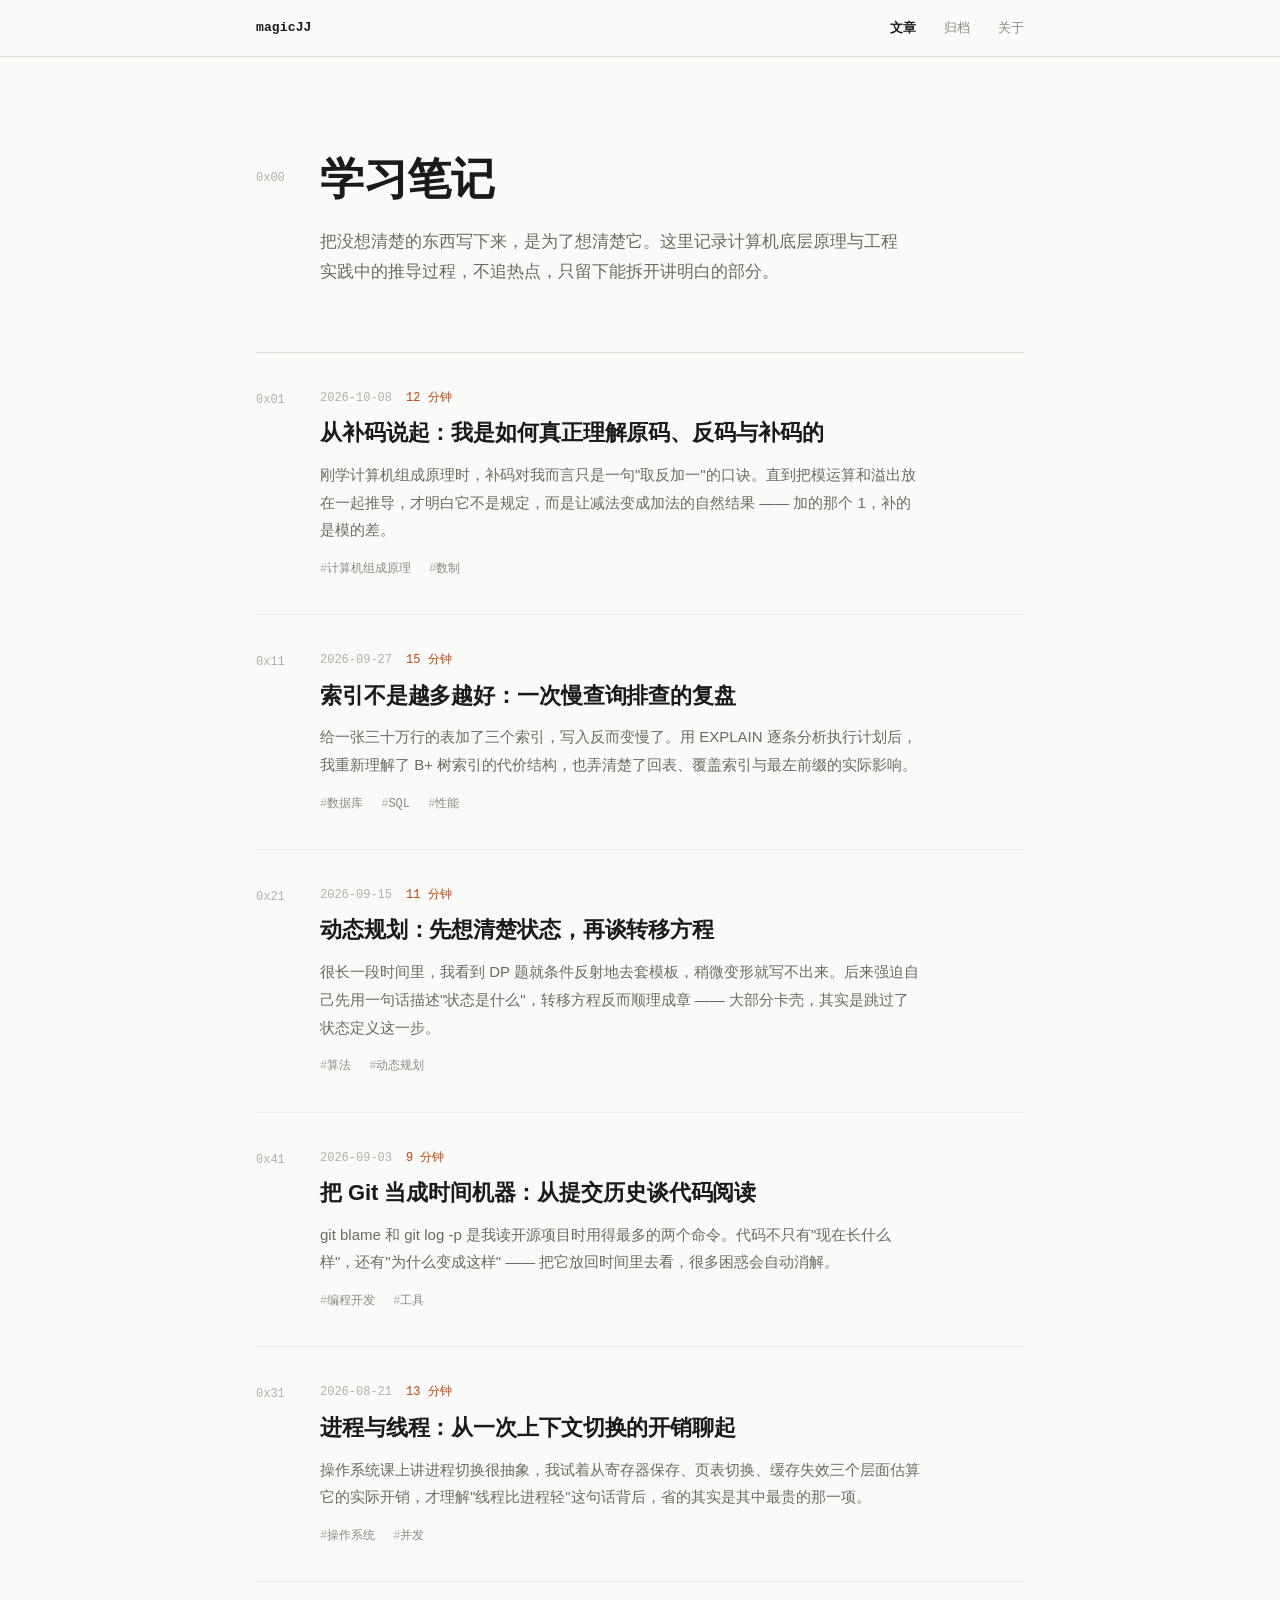
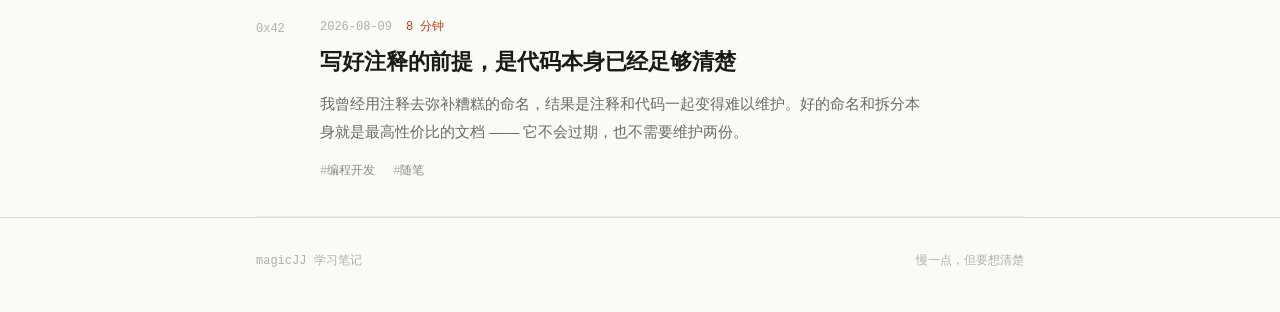
==== index.html @ ec259e51 "init: magicJJ 计算机学习笔记博客" ====
<!DOCTYPE html>
<html lang="zh-CN">
<head>
<meta charset="UTF-8">
<meta name="viewport" content="width=device-width, initial-scale=1.0">
<title>magicJJ 学习笔记</title>
<meta name="description" content="magicJJ 的计算机学习笔记 —— 计算机组成原理、数据库、算法、操作系统、编程开发。">
<meta name="author" content="magicJJ">
<meta name="theme-color" content="#fafaf8">
<link rel="stylesheet" href="style.css">
</head>
<body>

  <header class="top">
    <div class="wrap top-in">
      <a class="mark" href="index.html">magicJJ</a>
      <nav class="nav">
        <a href="index.html" class="on">文章</a>
        <a href="archive.html">归档</a>
        <a href="about.html">关于</a>
      </nav>
    </div>
  </header>

  <main class="wrap">

    <section class="hero">
      <div class="row">
        <div class="rail" aria-hidden="true">0x00</div>
        <div>
          <h1>学习笔记</h1>
          <p>把没想清楚的东西写下来，是为了想清楚它。这里记录计算机底层原理与工程实践中的推导过程，不追热点，只留下能拆开讲明白的部分。</p>
        </div>
      </div>
    </section>

    <section class="notes">

      <article class="note">
        <div class="row">
          <div class="rail" aria-hidden="true">0x01</div>
          <div>
            <div class="note-meta">
              <time datetime="2026-10-08">2026-10-08</time>
              <span class="mins">12 分钟</span>
            </div>
            <h2><a href="post.html?id=1">从补码说起：我是如何真正理解原码、反码与补码的</a></h2>
            <p>刚学计算机组成原理时，补码对我而言只是一句"取反加一"的口诀。直到把模运算和溢出放在一起推导，才明白它不是规定，而是让减法变成加法的自然结果 —— 加的那个 1，补的是模的差。</p>
            <ul class="note-tags">
              <li><a href="archive.html?tag=计算机组成原理">计算机组成原理</a></li>
              <li><a href="archive.html?tag=数制">数制</a></li>
            </ul>
          </div>
        </div>
      </article>

      <article class="note">
        <div class="row">
          <div class="rail" aria-hidden="true">0x11</div>
          <div>
            <div class="note-meta">
              <time datetime="2026-09-27">2026-09-27</time>
              <span class="mins">15 分钟</span>
            </div>
            <h2><a href="post.html?id=2">索引不是越多越好：一次慢查询排查的复盘</a></h2>
            <p>给一张三十万行的表加了三个索引，写入反而变慢了。用 EXPLAIN 逐条分析执行计划后，我重新理解了 B+ 树索引的代价结构，也弄清楚了回表、覆盖索引与最左前缀的实际影响。</p>
            <ul class="note-tags">
              <li><a href="archive.html?tag=数据库">数据库</a></li>
              <li><a href="archive.html?tag=SQL">SQL</a></li>
              <li><a href="archive.html?tag=性能">性能</a></li>
            </ul>
          </div>
        </div>
      </article>

      <article class="note">
        <div class="row">
          <div class="rail" aria-hidden="true">0x21</div>
          <div>
            <div class="note-meta">
              <time datetime="2026-09-15">2026-09-15</time>
              <span class="mins">11 分钟</span>
            </div>
            <h2><a href="post.html?id=3">动态规划：先想清楚状态，再谈转移方程</a></h2>
            <p>很长一段时间里，我看到 DP 题就条件反射地去套模板，稍微变形就写不出来。后来强迫自己先用一句话描述"状态是什么"，转移方程反而顺理成章 —— 大部分卡壳，其实是跳过了状态定义这一步。</p>
            <ul class="note-tags">
              <li><a href="archive.html?tag=算法">算法</a></li>
              <li><a href="archive.html?tag=动态规划">动态规划</a></li>
            </ul>
          </div>
        </div>
      </article>

      <article class="note">
        <div class="row">
          <div class="rail" aria-hidden="true">0x41</div>
          <div>
            <div class="note-meta">
              <time datetime="2026-09-03">2026-09-03</time>
              <span class="mins">9 分钟</span>
            </div>
            <h2><a href="post.html?id=4">把 Git 当成时间机器：从提交历史谈代码阅读</a></h2>
            <p>git blame 和 git log -p 是我读开源项目时用得最多的两个命令。代码不只有"现在长什么样"，还有"为什么变成这样" —— 把它放回时间里去看，很多困惑会自动消解。</p>
            <ul class="note-tags">
              <li><a href="archive.html?tag=编程开发">编程开发</a></li>
              <li><a href="archive.html?tag=工具">工具</a></li>
            </ul>
          </div>
        </div>
      </article>

      <article class="note">
        <div class="row">
          <div class="rail" aria-hidden="true">0x31</div>
          <div>
            <div class="note-meta">
              <time datetime="2026-08-21">2026-08-21</time>
              <span class="mins">13 分钟</span>
            </div>
            <h2><a href="post.html?id=5">进程与线程：从一次上下文切换的开销聊起</a></h2>
            <p>操作系统课上讲进程切换很抽象，我试着从寄存器保存、页表切换、缓存失效三个层面估算它的实际开销，才理解"线程比进程轻"这句话背后，省的其实是其中最贵的那一项。</p>
            <ul class="note-tags">
              <li><a href="archive.html?tag=操作系统">操作系统</a></li>
              <li><a href="archive.html?tag=并发">并发</a></li>
            </ul>
          </div>
        </div>
      </article>

      <article class="note">
        <div class="row">
          <div class="rail" aria-hidden="true">0x42</div>
          <div>
            <div class="note-meta">
              <time datetime="2026-08-09">2026-08-09</time>
              <span class="mins">8 分钟</span>
            </div>
            <h2><a href="post.html?id=6">写好注释的前提，是代码本身已经足够清楚</a></h2>
            <p>我曾经用注释去弥补糟糕的命名，结果是注释和代码一起变得难以维护。好的命名和拆分本身就是最高性价比的文档 —— 它不会过期，也不需要维护两份。</p>
            <ul class="note-tags">
              <li><a href="archive.html?tag=编程开发">编程开发</a></li>
              <li><a href="archive.html?tag=随笔">随笔</a></li>
            </ul>
          </div>
        </div>
      </article>

    </section>

  </main>

  <footer class="foot">
    <div class="wrap foot-in">
      <span>magicJJ 学习笔记</span>
      <span>慢一点，但要想清楚</span>
    </div>
  </footer>

  <script src="script.js" defer></script>
</body>
</html>
---- style.css ----
/* ============================================================
   magicJJ · 学习笔记
   ------------------------------------------------------------
   设计语言：机器语言（位 / 地址 / 等宽字符 / 精确性）
   视觉赌注：左侧等宽「地址栏」，每条笔记一个内存地址编号
   ============================================================ */

:root {
  /* 纸与墨（偏冷纸白，刻意避开 AI 常见的暖米 #F4F1EA） */
  --paper:      #fafaf8;
  --panel:      #f2f2ec;
  --ink:        #1a1a18;
  --ink-mid:    #6b6b62;
  --ink-soft:   #8a8a82;
  --ink-ghost:  #b0b0a8;

  /* 分隔线 */
  --rule:       #ddddd4;
  --rule-soft:  #ecece4;

  /* 唯一信号色：全站只用在「阅读时间」 */
  --signal:     #c2410c;

  /* 字体 */
  --serif:  "Noto Serif SC", "Source Han Serif SC", "Songti SC", "SimSun", serif;
  --sans:   -apple-system, BlinkMacSystemFont, "Segoe UI", "PingFang SC",
            "Hiragino Sans GB", "Microsoft YaHei", sans-serif;
  --mono:   ui-monospace, "SF Mono", "Cascadia Mono", Consolas,
            "Liberation Mono", Menlo, monospace;

  /* 版式节奏（比例约 1.33） */
  --fs-meta:   12px;
  --fs-small:  13px;
  --fs-body:   15px;
  --fs-lead:   17px;
  --fs-title:  22px;
  --fs-h1:     30px;
  --fs-hero:   44px;

  /* 布局：左侧地址栏宽度 */
  --rail:      64px;
  --content:   720px;

  --ease: cubic-bezier(0.4, 0, 0.2, 1);
}

*, *::before, *::after { box-sizing: border-box; }

html {
  -webkit-text-size-adjust: 100%;
  scroll-behavior: smooth;
}

body {
  margin: 0;
  background: var(--paper);
  color: var(--ink);
  font-family: var(--sans);
  font-size: var(--fs-body);
  line-height: 1.85;
  -webkit-font-smoothing: antialiased;
  text-rendering: optimizeLegibility;
}

a {
  color: inherit;
  text-decoration: none;
  transition: color 0.2s var(--ease);
}

::selection { background: #e6e6dc; color: var(--ink); }

.mono { font-family: var(--mono); font-variant-ligatures: none; }
.num  { font-family: var(--mono); font-variant-numeric: tabular-nums; }

/* ---------- 布局骨架 ---------- */

.wrap {
  width: 100%;
  max-width: calc(var(--content) + var(--rail) * 2);
  margin: 0 auto;
  padding: 0 40px;
}

/* 有地址栏的行：左边固定宽度的编号列，右边正文 */
.row {
  display: grid;
  grid-template-columns: var(--rail) 1fr;
  align-items: start;
}

.rail {
  padding-top: 2px;
  font-family: var(--mono);
  font-size: var(--fs-meta);
  line-height: 1.9;
  color: var(--ink-ghost);
  font-variant-numeric: tabular-nums;
}

/* 让地址编号与右侧标题的首行基线对齐 */
.hero .rail    { padding-top: 14px; }
.art-head .rail { padding-top: 3px; }
.year-group .rail { padding-top: 2px; }

/* ---------- 顶栏 ---------- */

.top {
  position: sticky;
  top: 0;
  z-index: 20;
  background: var(--paper);
  border-bottom: 1px solid var(--rule);
}

.top-in {
  display: flex;
  align-items: center;
  justify-content: space-between;
  height: 56px;
}

.mark {
  font-size: var(--fs-small);
  font-weight: 700;
  letter-spacing: 0.01em;
  font-family: var(--mono);
  color: var(--ink);
}

.mark:hover { color: var(--signal); }

.nav {
  display: flex;
  gap: 28px;
  font-size: var(--fs-small);
}

.nav a { color: var(--ink-soft); }
.nav a:hover { color: var(--ink); }
.nav a.on { color: var(--ink); font-weight: 600; }

/* ---------- 站头 ---------- */

.hero {
  padding: 96px 0 64px;
}

.hero h1 {
  margin: 0 0 20px;
  font-family: var(--serif);
  font-weight: 900;
  font-size: var(--fs-hero);
  line-height: 1.22;
  letter-spacing: -0.01em;
  color: var(--ink);
}

.hero p {
  margin: 0;
  max-width: 34em;
  font-size: var(--fs-lead);
  line-height: 1.8;
  color: var(--ink-mid);
}

/* ---------- 笔记列表 ---------- */

.notes { border-top: 1px solid var(--rule); }

.note {
  padding: 34px 0;
  border-bottom: 1px solid var(--rule-soft);
}

.note .row { row-gap: 0; }

.note-meta {
  display: flex;
  align-items: baseline;
  gap: 14px;
  margin-bottom: 8px;
  font-family: var(--mono);
  font-size: var(--fs-meta);
  color: var(--ink-ghost);
}

/* 唯一着色处：阅读时间 */
.note-meta .mins {
  color: var(--signal);
}

.note h2 {
  margin: 0 0 12px;
  font-size: var(--fs-title);
  font-weight: 700;
  line-height: 1.45;
  letter-spacing: -0.005em;
  color: var(--ink);
}

.note h2 a:hover { color: var(--ink-mid); }

.note p {
  margin: 0 0 14px;
  max-width: 40em;
  font-size: var(--fs-body);
  line-height: 1.85;
  color: var(--ink-mid);
}

/* 标签：等宽、无边框、无中间点，靠间距分隔 */
.note-tags {
  display: flex;
  flex-wrap: wrap;
  gap: 6px 18px;
  margin: 0;
  padding: 0;
  list-style: none;
  font-family: var(--mono);
  font-size: var(--fs-meta);
  color: var(--ink-soft);
}

.note-tags li::before { content: "#"; color: var(--ink-ghost); }

/* 标签可点：hover 时下划线出现，提示「可跳转」 */
.note-tags a {
  color: var(--ink-soft);
  border-bottom: 1px solid transparent;
}

.note-tags a:hover {
  color: var(--ink);
  border-bottom-color: var(--rule);
}

/* ---------- 归档页：筛选状态 ---------- */

.arch li.is-dim { display: none; }

.arch li.is-hit .addr { color: var(--signal); }

.arch li.is-hit a { color: var(--ink); }

/* ---------- 页脚 ---------- */

.foot {
  border-top: 1px solid var(--rule);
  padding: 32px 0 40px;
  font-family: var(--mono);
  font-size: var(--fs-meta);
  color: var(--ink-ghost);
}

.foot-in {
  display: flex;
  justify-content: space-between;
  gap: 20px;
  flex-wrap: wrap;
}

/* ---------- 正文页 ---------- */

.back {
  display: inline-block;
  margin: 48px 0 0;
  font-family: var(--mono);
  font-size: var(--fs-meta);
  color: var(--ink-ghost);
}

.back:hover { color: var(--ink); }

.art { padding: 40px 0 0; }

.art-head { padding-bottom: 8px; }

.art-head .note-meta { margin-bottom: 14px; }

.art-head h1 {
  margin: 0 0 20px;
  font-family: var(--serif);
  font-weight: 900;
  font-size: 36px;
  line-height: 1.3;
  letter-spacing: -0.01em;
  color: var(--ink);
}

.body-text {
  padding: 24px 0 0;
  font-size: var(--fs-lead);
  line-height: 1.9;
  color: var(--ink);
}

.body-text p { margin: 0 0 26px; }

.body-text h2 {
  margin: 52px 0 20px;
  font-family: var(--serif);
  font-size: 22px;
  font-weight: 900;
  line-height: 1.5;
  color: var(--ink);
}

.body-text h3 {
  margin: 36px 0 14px;
  font-size: var(--fs-lead);
  font-weight: 700;
  color: var(--ink);
}

.body-text strong { font-weight: 700; color: var(--ink); }

.body-text ul, .body-text ol { margin: 0 0 26px; padding-left: 22px; }
.body-text li { margin-bottom: 10px; }
.body-text li::marker { color: var(--ink-ghost); }

.body-text blockquote {
  margin: 32px 0;
  padding: 2px 0 2px 22px;
  border-left: 2px solid var(--ink);
  color: var(--ink-mid);
}
.body-text blockquote p:last-child { margin-bottom: 0; }

.body-text code {
  font-family: var(--mono);
  font-size: 0.88em;
  padding: 0.12em 0.4em;
  background: var(--panel);
  color: var(--ink);
}

.body-text pre {
  margin: 32px 0;
  padding: 20px 22px;
  background: var(--panel);
  border-left: 2px solid var(--rule);
  overflow-x: auto;
  line-height: 1.75;
}

.body-text pre code {
  padding: 0;
  background: none;
  font-size: 13.5px;
  color: var(--ink);
}

.body-text a {
  color: var(--ink);
  border-bottom: 1px solid var(--rule);
}

.body-text a:hover { border-bottom-color: var(--ink); }

/* 上一篇 / 下一篇 */
.pn {
  display: flex;
  justify-content: space-between;
  gap: 24px;
  margin: 64px 0 0;
  padding: 24px 0 80px;
  border-top: 1px solid var(--rule);
  font-family: var(--mono);
  font-size: var(--fs-small);
}

.pn a { color: var(--ink-mid); }
.pn a:hover { color: var(--ink); }
.pn .hide { visibility: hidden; pointer-events: none; }

/* ---------- 归档 ---------- */

.year {
  margin: 0 0 4px;
  font-family: var(--mono);
  font-size: var(--fs-small);
  font-weight: 700;
  color: var(--ink);
}

.year-group { padding: 40px 0 0; }

.arch { margin: 0; padding: 0; list-style: none; }

.arch li {
  display: grid;
  grid-template-columns: var(--rail) 1fr;
  align-items: baseline;
  padding: 11px 0;
  border-bottom: 1px solid var(--rule-soft);
}

.arch li:last-child { border-bottom: 0; }

.arch .addr {
  font-family: var(--mono);
  font-size: var(--fs-meta);
  color: var(--ink-ghost);
}

.arch a {
  font-size: var(--fs-lead);
  color: var(--ink);
}

.arch a:hover { color: var(--ink-mid); }

.arch-end {
  margin: 48px 0 0;
  padding: 0 0 80px;
  text-align: center;
  font-family: var(--mono);
  font-size: var(--fs-meta);
  color: var(--ink-ghost);
}

/* ---------- 关于 ---------- */

.prose {
  padding: 24px 0 80px;
  font-size: var(--fs-lead);
  line-height: 1.9;
  color: var(--ink);
}

.prose p { margin: 0 0 26px; }

.prose h2 {
  margin: 52px 0 20px;
  font-family: var(--serif);
  font-size: 22px;
  font-weight: 900;
  color: var(--ink);
}

.prose ul { margin: 0 0 26px; padding-left: 22px; }
.prose li { margin-bottom: 10px; }
.prose li::marker { color: var(--ink-ghost); }

.prose a {
  color: var(--ink);
  border-bottom: 1px solid var(--rule);
}
.prose a:hover { border-bottom-color: var(--ink); }

/* ---------- 详情页：默认隐藏，JS 切换 ---------- */

.art-stack { padding-bottom: 0; }   /* 纯查询容器，供 JS 定位 */
.art { display: none; }
.art.on { display: block; }

/* ---------- 键盘可达 ---------- */

a:focus-visible,
button:focus-visible {
  outline: 2px solid var(--signal);
  outline-offset: 3px;
}

/* ---------- 窗口较窄时收起地址栏 ---------- */

@media (max-width: 720px) {
  .wrap { padding: 0 22px; }
  .row, .arch li { grid-template-columns: 1fr; }
  .rail { display: none; }
  .hero { padding: 64px 0 44px; }
  .hero h1 { font-size: 32px; }
  .art-head h1 { font-size: 27px; }
  .foot-in { flex-direction: column; gap: 8px; }
}

/* 尊重减少动效 */
@media (prefers-reduced-motion: reduce) {
  html { scroll-behavior: auto; }
  *, *::before, *::after {
    transition-duration: 0.001ms !important;
    animation-duration: 0.001ms !important;
  }
}
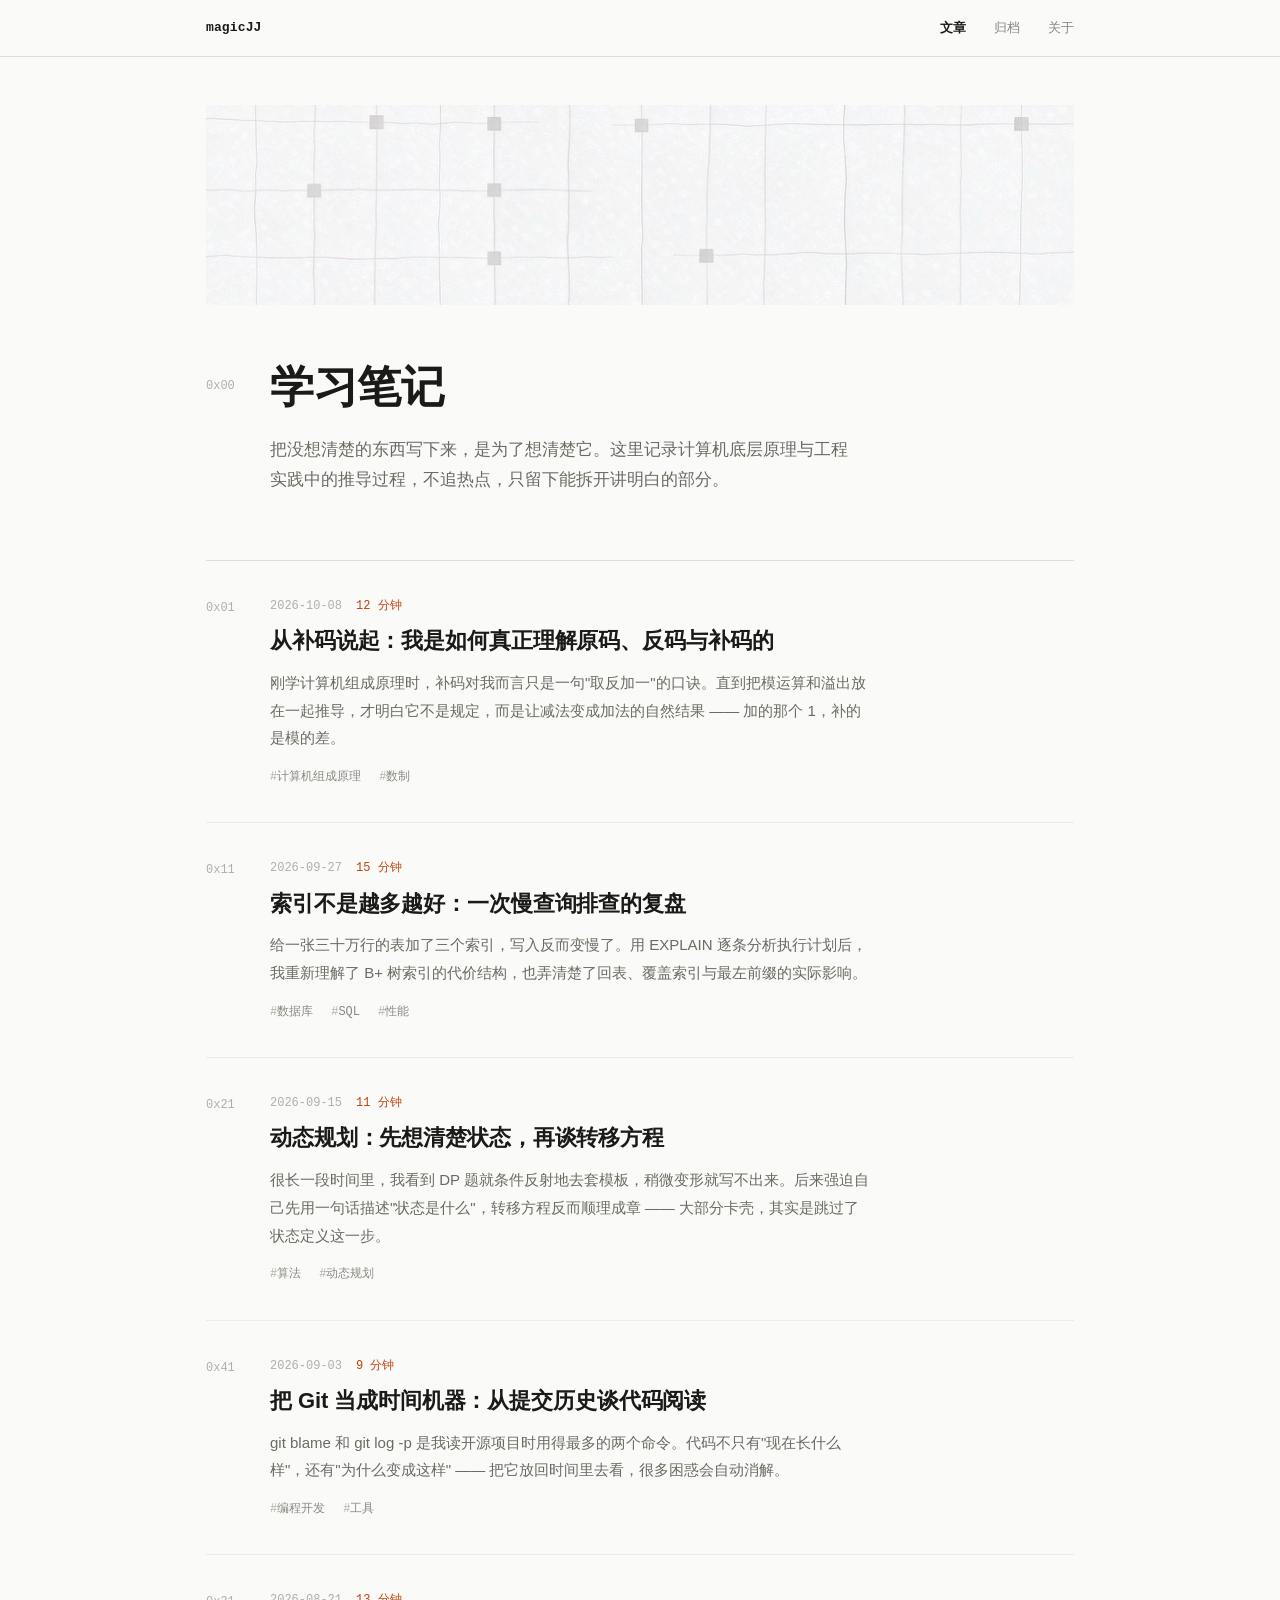
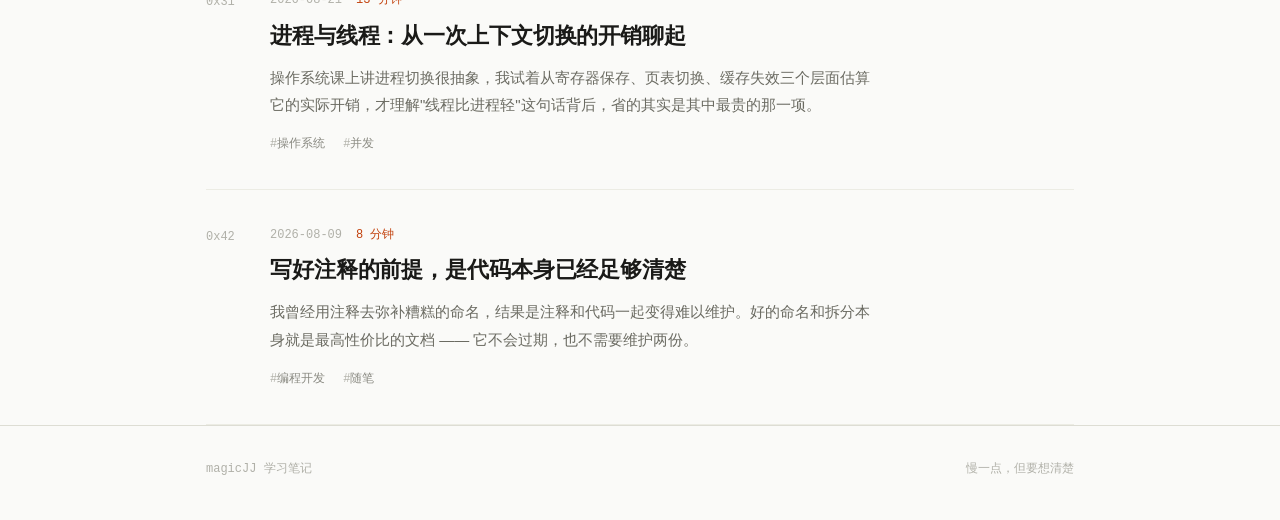
==== commit ab21f106: "feat: 固定 PC 版布局、加宽版面、首页横幅与关于页头像" ====
--- a/index.html
+++ b/index.html
@@ -2,7 +2,7 @@
 <html lang="zh-CN">
 <head>
 <meta charset="UTF-8">
-<meta name="viewport" content="width=device-width, initial-scale=1.0">
+<meta name="viewport" content="width=1280">
 <title>magicJJ 学习笔记</title>
 <meta name="description" content="magicJJ 的计算机学习笔记 —— 计算机组成原理、数据库、算法、操作系统、编程开发。">
 <meta name="author" content="magicJJ">
@@ -23,6 +23,10 @@
   </header>
 
   <main class="wrap">
+
+    <figure class="banner">
+      <img src="assets/banner.jpg" alt="" width="1160" height="199" loading="eager" decoding="async">
+    </figure>
 
     <section class="hero">
       <div class="row">
--- a/style.css
+++ b/style.css
@@ -39,7 +39,7 @@
 
   /* 布局：左侧地址栏宽度 */
   --rail:      64px;
-  --content:   720px;
+  --content:   820px;
 
   --ease: cubic-bezier(0.4, 0, 0.2, 1);
 }
@@ -140,10 +140,26 @@
 .nav a:hover { color: var(--ink); }
 .nav a.on { color: var(--ink); font-weight: 600; }
 
+/* ---------- 首页横幅 ---------- */
+
+.banner {
+  margin: 0;
+  padding-top: 48px;
+}
+
+.banner img {
+  display: block;
+  width: 100%;
+  height: 200px;
+  object-fit: cover;
+  object-position: center;
+  border-radius: 2px;
+}
+
 /* ---------- 站头 ---------- */
 
 .hero {
-  padding: 96px 0 64px;
+  padding: 56px 0 64px;
 }
 
 .hero h1 {
@@ -422,6 +438,19 @@
 
 /* ---------- 关于 ---------- */
 
+.portrait {
+  margin: 0 0 36px;
+}
+
+.portrait img {
+  display: block;
+  width: 96px;
+  height: 96px;
+  object-fit: cover;
+  border-radius: 50%;
+  border: 1px solid var(--rule);
+}
+
 .prose {
   padding: 24px 0 80px;
   font-size: var(--fs-lead);
@@ -463,17 +492,11 @@
   outline-offset: 3px;
 }
 
-/* ---------- 窗口较窄时收起地址栏 ---------- */
-
-@media (max-width: 720px) {
-  .wrap { padding: 0 22px; }
-  .row, .arch li { grid-template-columns: 1fr; }
-  .rail { display: none; }
-  .hero { padding: 64px 0 44px; }
-  .hero h1 { font-size: 32px; }
-  .art-head h1 { font-size: 27px; }
-  .foot-in { flex-direction: column; gap: 8px; }
-}
+/* ---------- 固定 PC 版布局 ----------
+   刻意不做窄屏适配：所有设备（含手机）统一按
+   PC 版渲染，页面整体等比缩放显示。
+   若要恢复响应式，重新加上 max-width 断点并
+   把各页 viewport 改回 width=device-width 即可。 */
 
 /* 尊重减少动效 */
 @media (prefers-reduced-motion: reduce) {
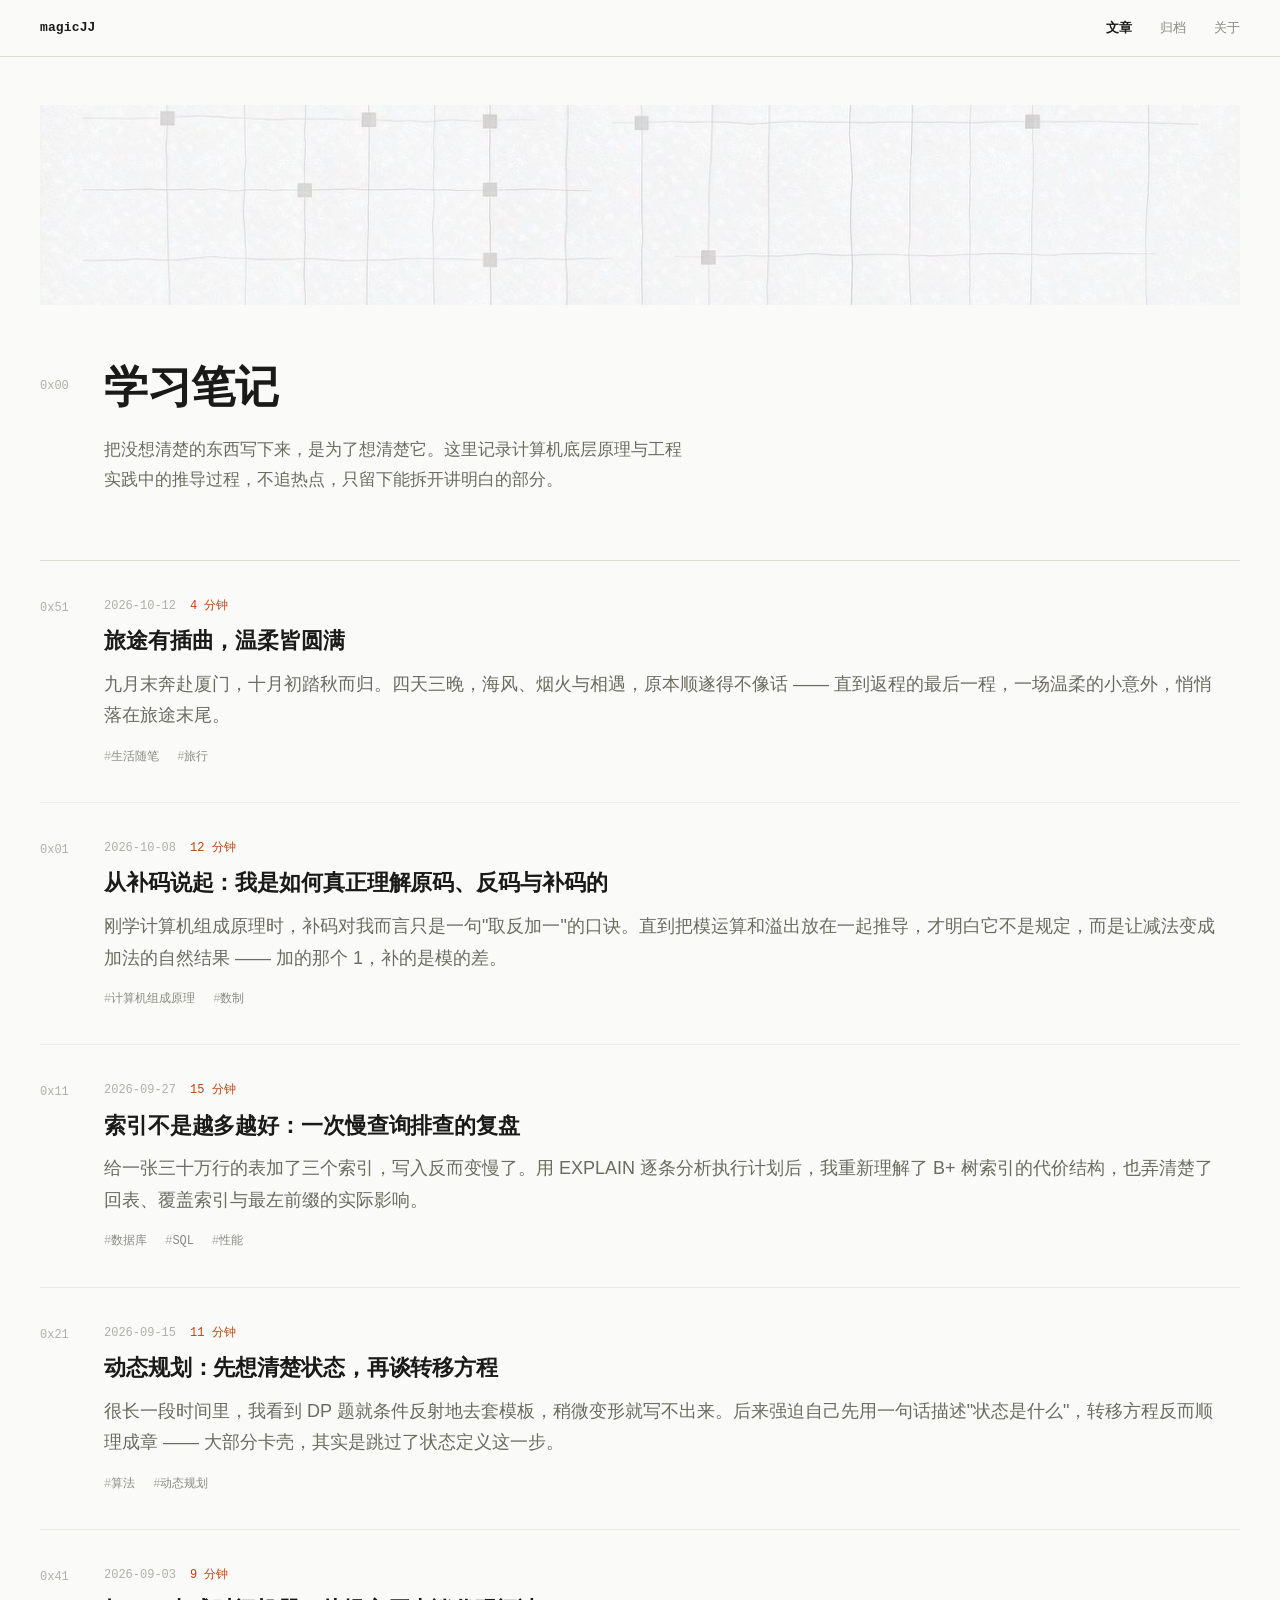
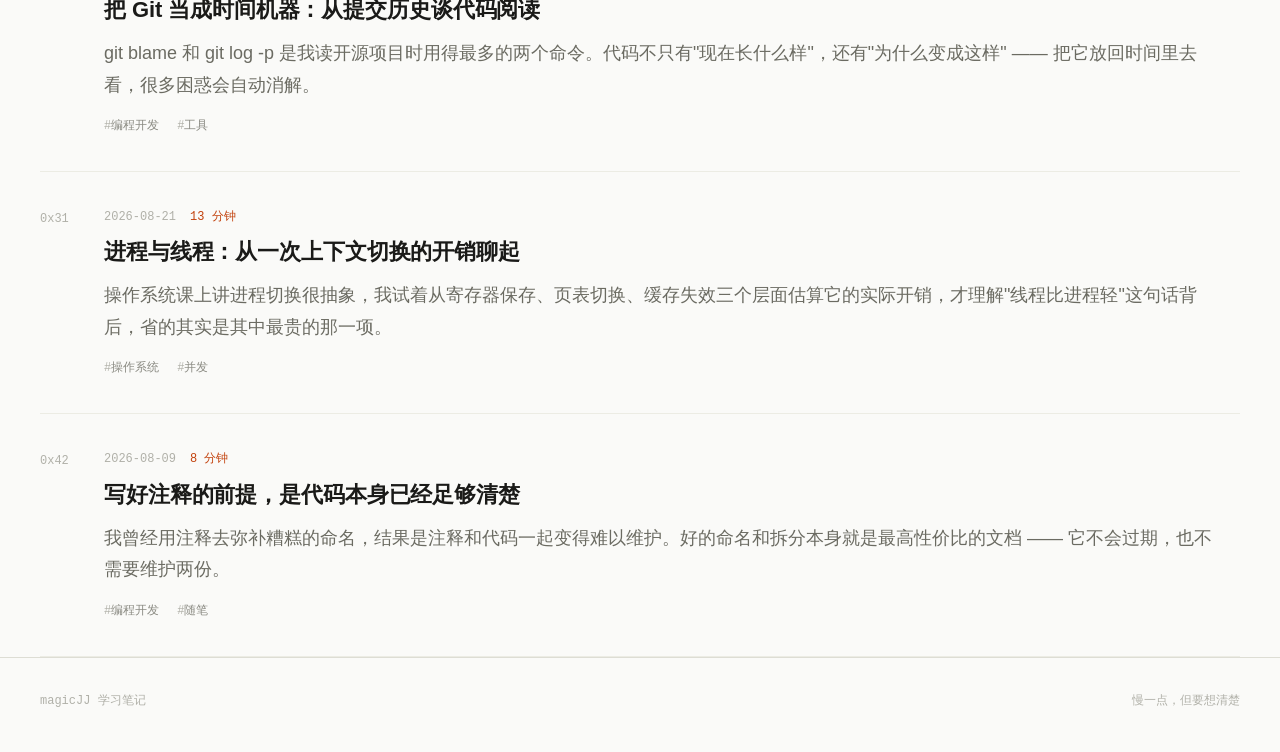
==== commit 557dd327: "post: 新增《旅途有插曲，温柔皆圆满》旅行随笔 - 新文章编号 0x51，开启「生活随笔」区段 - 新增标签：生活随笔、旅行 - 文章 id 顺序重排，新文章置于首位（id=1） - 修正归档页 " ====
--- a/index.html
+++ b/index.html
@@ -42,13 +42,31 @@
 
       <article class="note">
         <div class="row">
+          <div class="rail" aria-hidden="true">0x51</div>
+          <div>
+            <div class="note-meta">
+              <time datetime="2026-10-12">2026-10-12</time>
+              <span class="mins">4 分钟</span>
+            </div>
+            <h2><a href="post.html?id=1">旅途有插曲，温柔皆圆满</a></h2>
+            <p>九月末奔赴厦门，十月初踏秋而归。四天三晚，海风、烟火与相遇，原本顺遂得不像话 —— 直到返程的最后一程，一场温柔的小意外，悄悄落在旅途末尾。</p>
+            <ul class="note-tags">
+              <li><a href="archive.html?tag=生活随笔">生活随笔</a></li>
+              <li><a href="archive.html?tag=旅行">旅行</a></li>
+            </ul>
+          </div>
+        </div>
+      </article>
+
+      <article class="note">
+        <div class="row">
           <div class="rail" aria-hidden="true">0x01</div>
           <div>
             <div class="note-meta">
               <time datetime="2026-10-08">2026-10-08</time>
               <span class="mins">12 分钟</span>
             </div>
-            <h2><a href="post.html?id=1">从补码说起：我是如何真正理解原码、反码与补码的</a></h2>
+            <h2><a href="post.html?id=2">从补码说起：我是如何真正理解原码、反码与补码的</a></h2>
             <p>刚学计算机组成原理时，补码对我而言只是一句"取反加一"的口诀。直到把模运算和溢出放在一起推导，才明白它不是规定，而是让减法变成加法的自然结果 —— 加的那个 1，补的是模的差。</p>
             <ul class="note-tags">
               <li><a href="archive.html?tag=计算机组成原理">计算机组成原理</a></li>
@@ -66,7 +84,7 @@
               <time datetime="2026-09-27">2026-09-27</time>
               <span class="mins">15 分钟</span>
             </div>
-            <h2><a href="post.html?id=2">索引不是越多越好：一次慢查询排查的复盘</a></h2>
+            <h2><a href="post.html?id=3">索引不是越多越好：一次慢查询排查的复盘</a></h2>
             <p>给一张三十万行的表加了三个索引，写入反而变慢了。用 EXPLAIN 逐条分析执行计划后，我重新理解了 B+ 树索引的代价结构，也弄清楚了回表、覆盖索引与最左前缀的实际影响。</p>
             <ul class="note-tags">
               <li><a href="archive.html?tag=数据库">数据库</a></li>
@@ -85,7 +103,7 @@
               <time datetime="2026-09-15">2026-09-15</time>
               <span class="mins">11 分钟</span>
             </div>
-            <h2><a href="post.html?id=3">动态规划：先想清楚状态，再谈转移方程</a></h2>
+            <h2><a href="post.html?id=4">动态规划：先想清楚状态，再谈转移方程</a></h2>
             <p>很长一段时间里，我看到 DP 题就条件反射地去套模板，稍微变形就写不出来。后来强迫自己先用一句话描述"状态是什么"，转移方程反而顺理成章 —— 大部分卡壳，其实是跳过了状态定义这一步。</p>
             <ul class="note-tags">
               <li><a href="archive.html?tag=算法">算法</a></li>
@@ -103,7 +121,7 @@
               <time datetime="2026-09-03">2026-09-03</time>
               <span class="mins">9 分钟</span>
             </div>
-            <h2><a href="post.html?id=4">把 Git 当成时间机器：从提交历史谈代码阅读</a></h2>
+            <h2><a href="post.html?id=5">把 Git 当成时间机器：从提交历史谈代码阅读</a></h2>
             <p>git blame 和 git log -p 是我读开源项目时用得最多的两个命令。代码不只有"现在长什么样"，还有"为什么变成这样" —— 把它放回时间里去看，很多困惑会自动消解。</p>
             <ul class="note-tags">
               <li><a href="archive.html?tag=编程开发">编程开发</a></li>
@@ -121,7 +139,7 @@
               <time datetime="2026-08-21">2026-08-21</time>
               <span class="mins">13 分钟</span>
             </div>
-            <h2><a href="post.html?id=5">进程与线程：从一次上下文切换的开销聊起</a></h2>
+            <h2><a href="post.html?id=6">进程与线程：从一次上下文切换的开销聊起</a></h2>
             <p>操作系统课上讲进程切换很抽象，我试着从寄存器保存、页表切换、缓存失效三个层面估算它的实际开销，才理解"线程比进程轻"这句话背后，省的其实是其中最贵的那一项。</p>
             <ul class="note-tags">
               <li><a href="archive.html?tag=操作系统">操作系统</a></li>
@@ -139,7 +157,7 @@
               <time datetime="2026-08-09">2026-08-09</time>
               <span class="mins">8 分钟</span>
             </div>
-            <h2><a href="post.html?id=6">写好注释的前提，是代码本身已经足够清楚</a></h2>
+            <h2><a href="post.html?id=7">写好注释的前提，是代码本身已经足够清楚</a></h2>
             <p>我曾经用注释去弥补糟糕的命名，结果是注释和代码一起变得难以维护。好的命名和拆分本身就是最高性价比的文档 —— 它不会过期，也不需要维护两份。</p>
             <ul class="note-tags">
               <li><a href="archive.html?tag=编程开发">编程开发</a></li>
--- a/style.css
+++ b/style.css
@@ -39,7 +39,7 @@
 
   /* 布局：左侧地址栏宽度 */
   --rail:      64px;
-  --content:   820px;
+  --content:   1400px;
 
   --ease: cubic-bezier(0.4, 0, 0.2, 1);
 }
@@ -219,9 +219,9 @@
 
 .note p {
   margin: 0 0 14px;
-  max-width: 40em;
-  font-size: var(--fs-body);
-  line-height: 1.85;
+  max-width: 62em;
+  font-size: 18px;
+  line-height: 1.75;
   color: var(--ink-mid);
 }
 
@@ -306,6 +306,7 @@
 
 .body-text {
   padding: 24px 0 0;
+  max-width: 42em;
   font-size: var(--fs-lead);
   line-height: 1.9;
   color: var(--ink);
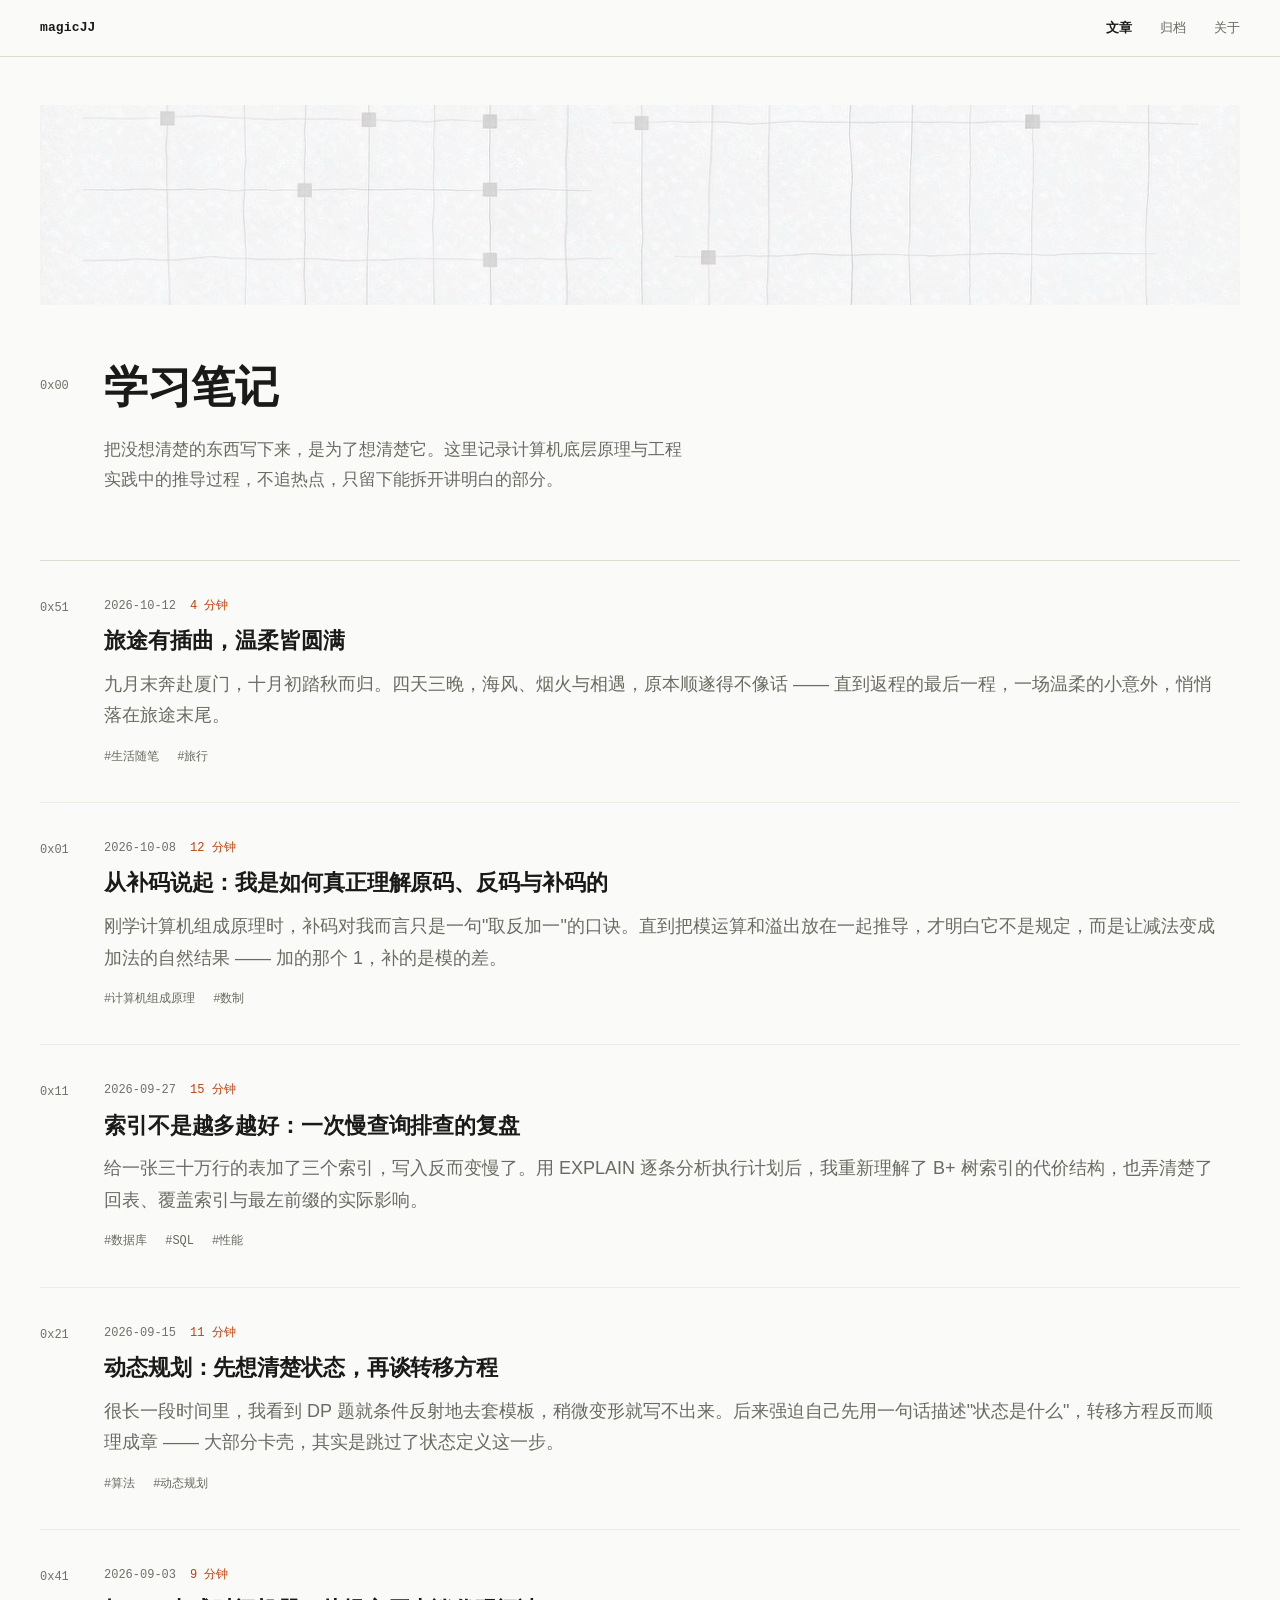
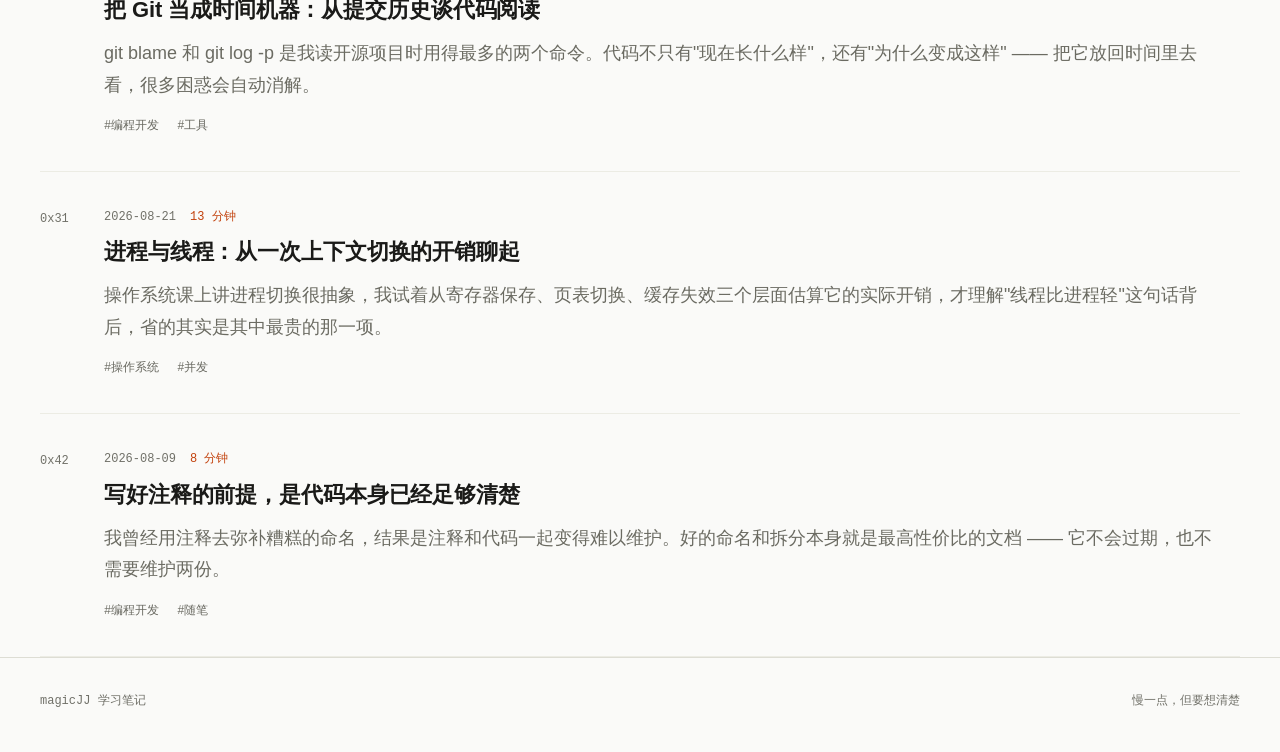
==== commit c96c4a8e: "fix: improve mobile layout and article navigation" ====
--- a/index.html
+++ b/index.html
@@ -2,7 +2,7 @@
 <html lang="zh-CN">
 <head>
 <meta charset="UTF-8">
-<meta name="viewport" content="width=1280">
+<meta name="viewport" content="width=device-width, initial-scale=1">
 <title>magicJJ 学习笔记</title>
 <meta name="description" content="magicJJ 的计算机学习笔记 —— 计算机组成原理、数据库、算法、操作系统、编程开发。">
 <meta name="author" content="magicJJ">
--- a/style.css
+++ b/style.css
@@ -11,8 +11,8 @@
   --panel:      #f2f2ec;
   --ink:        #1a1a18;
   --ink-mid:    #6b6b62;
-  --ink-soft:   #8a8a82;
-  --ink-ghost:  #b0b0a8;
+  --ink-soft:   #686860;
+  --ink-ghost:  #707068;
 
   /* 分隔线 */
   --rule:       #ddddd4;
@@ -306,10 +306,22 @@
 
 .body-text {
   padding: 24px 0 0;
-  max-width: 42em;
   font-size: var(--fs-lead);
   line-height: 1.9;
   color: var(--ink);
+}
+
+/* 正文行宽限制逐元素生效：文字保持舒适行宽，
+   图片块则可占满整列宽度 */
+.body-text p,
+.body-text h2,
+.body-text h3,
+.body-text ul,
+.body-text ol,
+.body-text blockquote,
+.body-text pre,
+.body-text .pn {
+  max-width: 42em;
 }
 
 .body-text p { margin: 0 0 26px; }
@@ -374,6 +386,52 @@
 }
 
 .body-text a:hover { border-bottom-color: var(--ink); }
+
+/* ---------- 正文插图 ---------- */
+
+/* 单张配图：不铺满，控制高度，与正文行宽相称 */
+.fig {
+  margin: 44px 0;
+}
+
+.fig img {
+  display: block;
+  width: 100%;
+  max-width: 720px;
+  height: auto;
+  border-radius: 2px;
+  background: var(--panel);
+}
+
+/* 图片集：三列网格，横向排列（看完一行再看下一行）
+   不裁剪图片，竖版横版各留原比例 */
+.gallery {
+  margin: 48px 0;
+}
+
+.gallery-grid {
+  display: grid;
+  grid-template-columns: repeat(3, 1fr);
+  gap: 16px;
+  align-items: start;
+}
+
+.gallery-grid img {
+  display: block;
+  width: 100%;
+  height: auto;
+  border-radius: 2px;
+  background: var(--panel);
+}
+
+.gallery figcaption,
+.fig figcaption {
+  margin-top: 14px;
+  font-family: var(--mono);
+  font-size: var(--fs-meta);
+  line-height: 1.7;
+  color: var(--ink-ghost);
+}
 
 /* 上一篇 / 下一篇 */
 .pn {
@@ -493,11 +551,36 @@
   outline-offset: 3px;
 }
 
-/* ---------- 固定 PC 版布局 ----------
-   刻意不做窄屏适配：所有设备（含手机）统一按
-   PC 版渲染，页面整体等比缩放显示。
-   若要恢复响应式，重新加上 max-width 断点并
-   把各页 viewport 改回 width=device-width 即可。 */
+/* ---------- 窄屏布局 ---------- */
+
+@media (max-width: 760px) {
+  :root {
+    --rail: 42px;
+    --fs-lead: 16px;
+    --fs-title: 20px;
+    --fs-hero: 34px;
+  }
+
+  .wrap { padding: 0 18px; }
+  .top-in { height: 52px; }
+  .nav { gap: 16px; }
+  .banner { padding-top: 24px; }
+  .banner img { height: 120px; }
+  .hero { padding: 36px 0 42px; }
+  .hero h1 { margin-bottom: 14px; }
+  .hero p { line-height: 1.75; }
+  .note { padding: 26px 0; }
+  .note p { font-size: 16px; line-height: 1.75; }
+  .back { margin-top: 30px; }
+  .art { padding-top: 30px; }
+  .art-head h1 { font-size: 30px; }
+  .body-text { font-size: 17px; line-height: 1.85; }
+  .body-text h2 { margin-top: 42px; }
+  .gallery { margin: 36px 0; }
+  .gallery-grid { grid-template-columns: repeat(2, minmax(0, 1fr)); gap: 10px; }
+  .pn { margin-top: 48px; padding-bottom: 56px; }
+  .prose { padding-bottom: 56px; }
+}
 
 /* 尊重减少动效 */
 @media (prefers-reduced-motion: reduce) {
